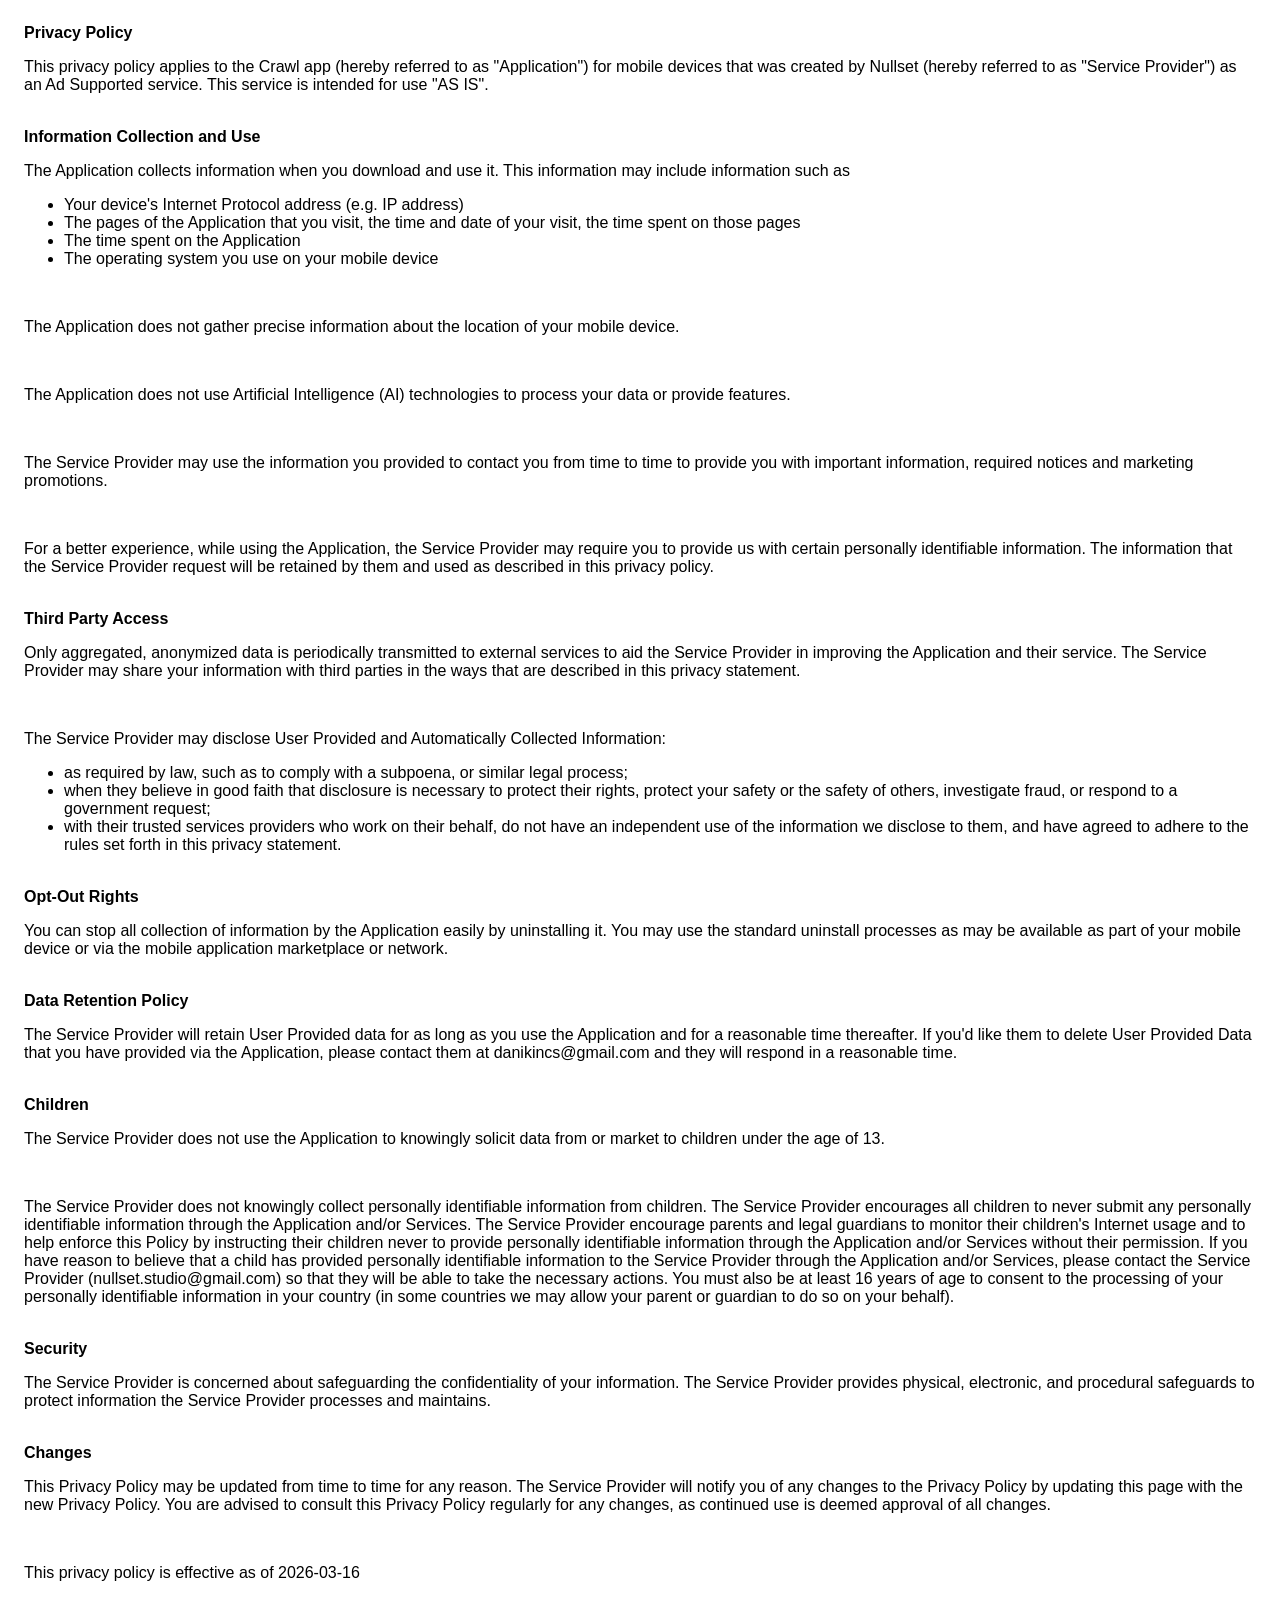
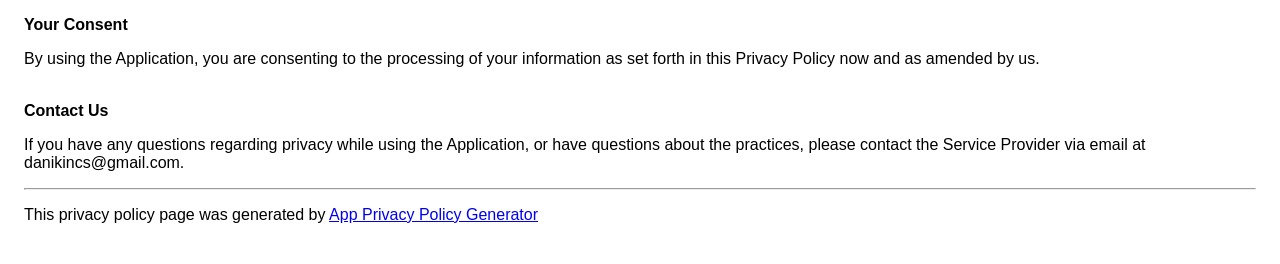
==== index.html @ 48b790d7 "Create index.html" ====
<!DOCTYPE html> <html> <head> <meta charset='utf-8'> <meta name='viewport' content='width=device-width'> <title>Privacy Policy</title> <style> body { font-family: 'Helvetica Neue', Helvetica, Arial, sans-serif; padding:1em; } </style> </head> <body> <strong>Privacy Policy</strong><p>This privacy policy applies to the Crawl app (hereby referred to as "Application") for mobile devices that was created by Nullset (hereby referred to as "Service Provider") as an Ad Supported service. This service is intended for use "AS IS".</p><br><strong>Information Collection and Use</strong><p>The Application collects information when you download and use it. This information may include information such as </p><ul><li>Your device's Internet Protocol address (e.g. IP address)</li><li>The pages of the Application that you visit, the time and date of your visit, the time spent on those pages</li><li>The time spent on the Application</li><li>The operating system you use on your mobile device</li></ul><p></p><br><p>The Application does not gather precise information about the location of your mobile device.</p><!----><br><p>The Application does not use Artificial Intelligence (AI) technologies to process your data or provide features.</p><br><p>The Service Provider may use the information you provided to contact you from time to time to provide you with important information, required notices and marketing promotions.</p><br><p>For a better experience, while using the Application, the Service Provider may require you to provide us with certain personally identifiable information. The information that the Service Provider request will be retained by them and used as described in this privacy policy.</p><br><strong>Third Party Access</strong><p>Only aggregated, anonymized data is periodically transmitted to external services to aid the Service Provider in improving the Application and their service. The Service Provider may share your information with third parties in the ways that are described in this privacy statement.</p><!----><br><p>The Service Provider may disclose User Provided and Automatically Collected Information:</p><ul><li>as required by law, such as to comply with a subpoena, or similar legal process;</li><li>when they believe in good faith that disclosure is necessary to protect their rights, protect your safety or the safety of others, investigate fraud, or respond to a government request;</li><li>with their trusted services providers who work on their behalf, do not have an independent use of the information we disclose to them, and have agreed to adhere to the rules set forth in this privacy statement.</li></ul><p></p><br><strong>Opt-Out Rights</strong><p>You can stop all collection of information by the Application easily by uninstalling it. You may use the standard uninstall processes as may be available as part of your mobile device or via the mobile application marketplace or network.</p><br><strong>Data Retention Policy</strong><p>The Service Provider will retain User Provided data for as long as you use the Application and for a reasonable time thereafter. If you'd like them to delete User Provided Data that you have provided via the Application, please contact them at danikincs@gmail.com and they will respond in a reasonable time.</p><br><strong>Children</strong><p>The Service Provider does not use the Application to knowingly solicit data from or market to children under the age of 13.</p><div><br><p>The Service Provider does not knowingly collect personally identifiable information from children. The Service Provider encourages all children to never submit any personally identifiable information through the Application and/or Services. The Service Provider encourage parents and legal guardians to monitor their children's Internet usage and to help enforce this Policy by instructing their children never to provide personally identifiable information through the Application and/or Services without their permission. If you have reason to believe that a child has provided personally identifiable information to the Service Provider through the Application and/or Services, please contact the Service Provider <span>(nullset.studio@gmail.com)</span> so that they will be able to take the necessary actions. You must also be at least 16 years of age to consent to the processing of your personally identifiable information in your country (in some countries we may allow your parent or guardian to do so on your behalf).</p></div><br><strong>Security</strong><p>The Service Provider is concerned about safeguarding the confidentiality of your information. The Service Provider provides physical, electronic, and procedural safeguards to protect information the Service Provider processes and maintains.</p><br><strong>Changes</strong><p>This Privacy Policy may be updated from time to time for any reason. The Service Provider will notify you of any changes to the Privacy Policy by updating this page with the new Privacy Policy. You are advised to consult this Privacy Policy regularly for any changes, as continued use is deemed approval of all changes.</p><br><p>This privacy policy is effective as of 2026-03-16</p><br><strong>Your Consent</strong><p>By using the Application, you are consenting to the processing of your information as set forth in this Privacy Policy now and as amended by us.</p><br><strong>Contact Us</strong><p>If you have any questions regarding privacy while using the Application, or have questions about the practices, please contact the Service Provider via email at danikincs@gmail.com.</p><hr><p>This privacy policy page was generated by <a href="https://app-privacy-policy-generator.nisrulz.com/" target="_blank" rel="noopener noreferrer">App Privacy Policy Generator</a></p> </body> </html>
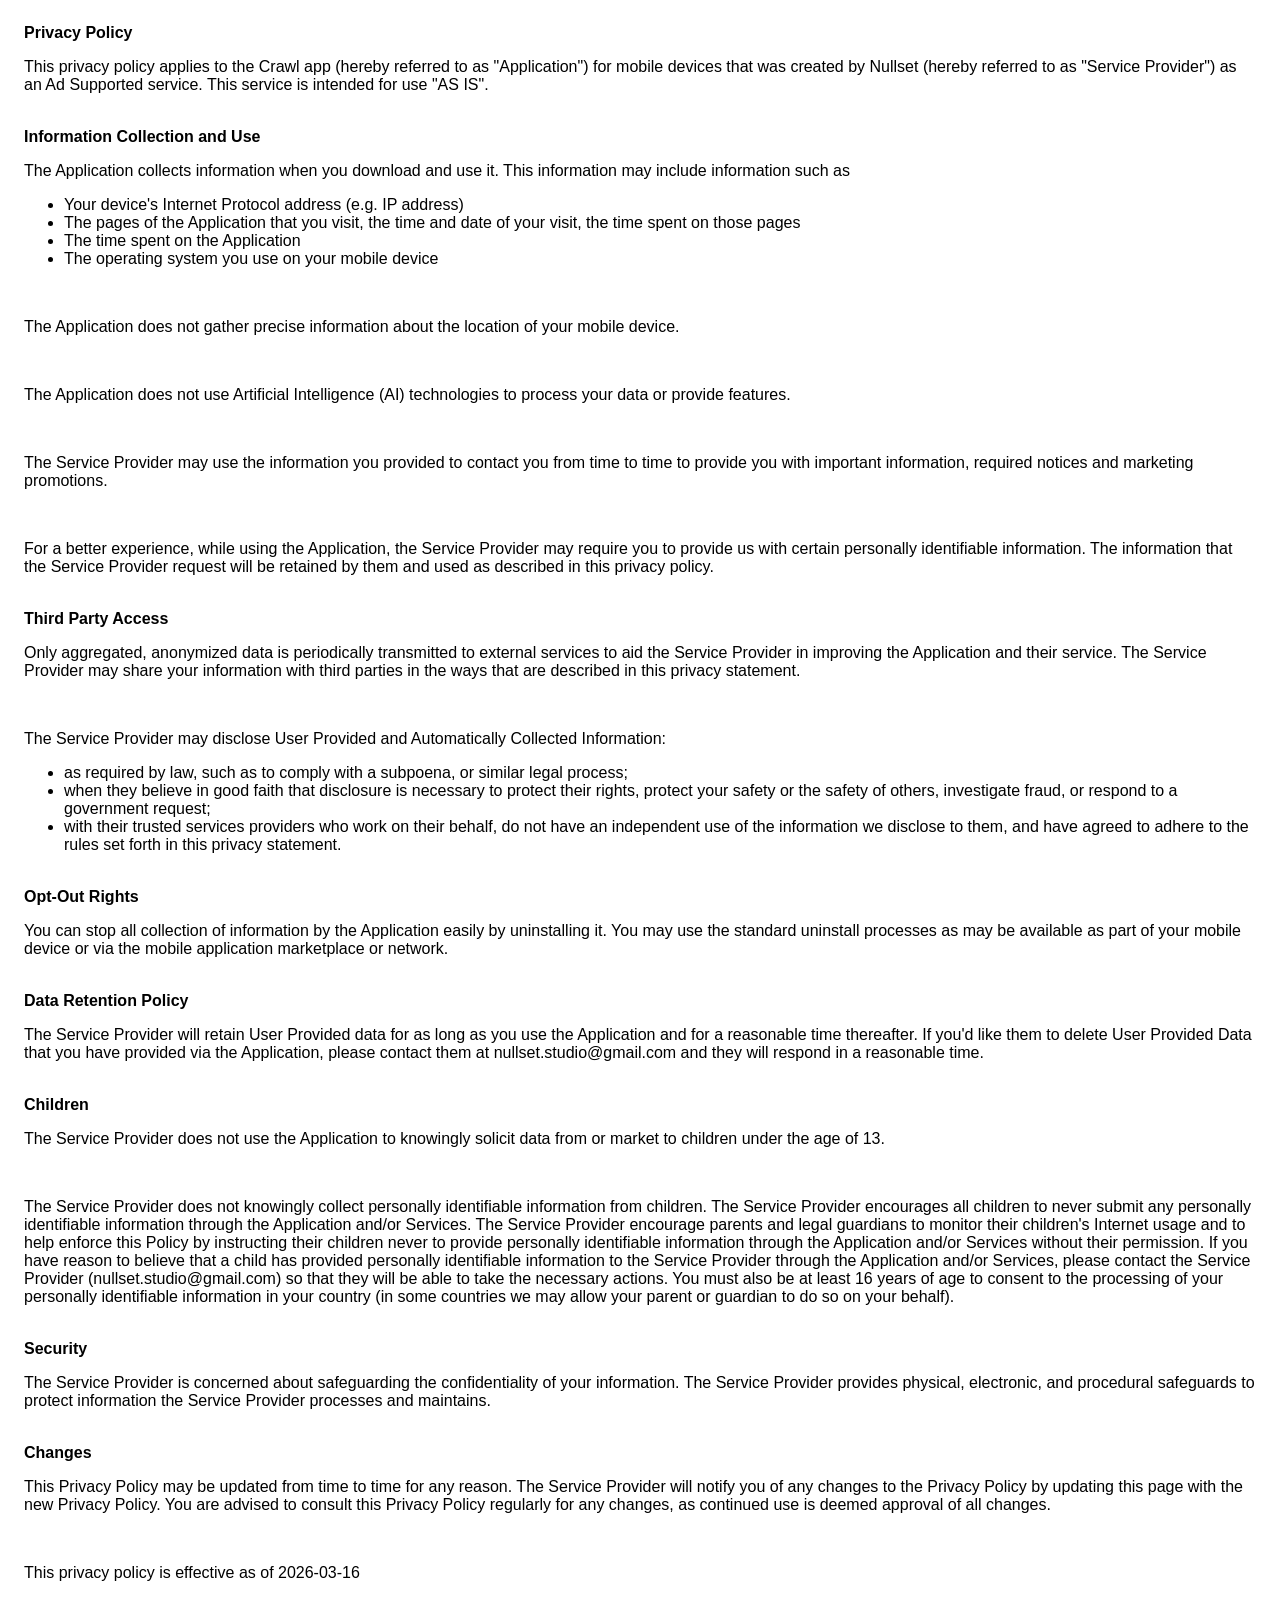
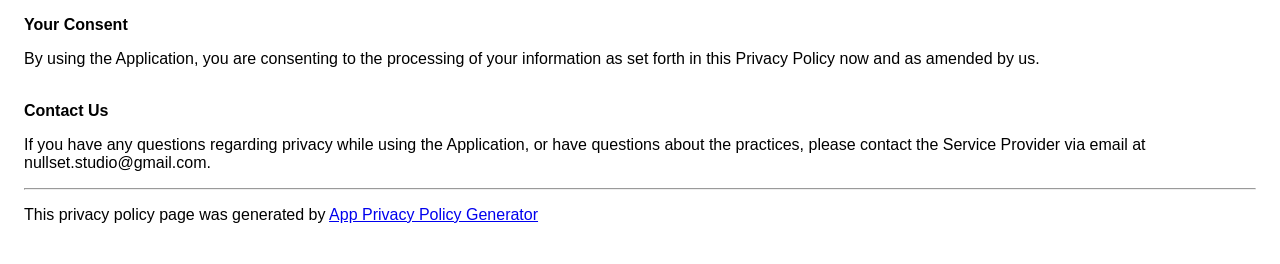
==== commit dc826176: "Update index.html" ====
--- a/index.html
+++ b/index.html
@@ -1 +1 @@
-<!DOCTYPE html> <html> <head> <meta charset='utf-8'> <meta name='viewport' content='width=device-width'> <title>Privacy Policy</title> <style> body { font-family: 'Helvetica Neue', Helvetica, Arial, sans-serif; padding:1em; } </style> </head> <body> <strong>Privacy Policy</strong><p>This privacy policy applies to the Crawl app (hereby referred to as "Application") for mobile devices that was created by Nullset (hereby referred to as "Service Provider") as an Ad Supported service. This service is intended for use "AS IS".</p><br><strong>Information Collection and Use</strong><p>The Application collects information when you download and use it. This information may include information such as </p><ul><li>Your device's Internet Protocol address (e.g. IP address)</li><li>The pages of the Application that you visit, the time and date of your visit, the time spent on those pages</li><li>The time spent on the Application</li><li>The operating system you use on your mobile device</li></ul><p></p><br><p>The Application does not gather precise information about the location of your mobile device.</p><!----><br><p>The Application does not use Artificial Intelligence (AI) technologies to process your data or provide features.</p><br><p>The Service Provider may use the information you provided to contact you from time to time to provide you with important information, required notices and marketing promotions.</p><br><p>For a better experience, while using the Application, the Service Provider may require you to provide us with certain personally identifiable information. The information that the Service Provider request will be retained by them and used as described in this privacy policy.</p><br><strong>Third Party Access</strong><p>Only aggregated, anonymized data is periodically transmitted to external services to aid the Service Provider in improving the Application and their service. The Service Provider may share your information with third parties in the ways that are described in this privacy statement.</p><!----><br><p>The Service Provider may disclose User Provided and Automatically Collected Information:</p><ul><li>as required by law, such as to comply with a subpoena, or similar legal process;</li><li>when they believe in good faith that disclosure is necessary to protect their rights, protect your safety or the safety of others, investigate fraud, or respond to a government request;</li><li>with their trusted services providers who work on their behalf, do not have an independent use of the information we disclose to them, and have agreed to adhere to the rules set forth in this privacy statement.</li></ul><p></p><br><strong>Opt-Out Rights</strong><p>You can stop all collection of information by the Application easily by uninstalling it. You may use the standard uninstall processes as may be available as part of your mobile device or via the mobile application marketplace or network.</p><br><strong>Data Retention Policy</strong><p>The Service Provider will retain User Provided data for as long as you use the Application and for a reasonable time thereafter. If you'd like them to delete User Provided Data that you have provided via the Application, please contact them at danikincs@gmail.com and they will respond in a reasonable time.</p><br><strong>Children</strong><p>The Service Provider does not use the Application to knowingly solicit data from or market to children under the age of 13.</p><div><br><p>The Service Provider does not knowingly collect personally identifiable information from children. The Service Provider encourages all children to never submit any personally identifiable information through the Application and/or Services. The Service Provider encourage parents and legal guardians to monitor their children's Internet usage and to help enforce this Policy by instructing their children never to provide personally identifiable information through the Application and/or Services without their permission. If you have reason to believe that a child has provided personally identifiable information to the Service Provider through the Application and/or Services, please contact the Service Provider <span>(nullset.studio@gmail.com)</span> so that they will be able to take the necessary actions. You must also be at least 16 years of age to consent to the processing of your personally identifiable information in your country (in some countries we may allow your parent or guardian to do so on your behalf).</p></div><br><strong>Security</strong><p>The Service Provider is concerned about safeguarding the confidentiality of your information. The Service Provider provides physical, electronic, and procedural safeguards to protect information the Service Provider processes and maintains.</p><br><strong>Changes</strong><p>This Privacy Policy may be updated from time to time for any reason. The Service Provider will notify you of any changes to the Privacy Policy by updating this page with the new Privacy Policy. You are advised to consult this Privacy Policy regularly for any changes, as continued use is deemed approval of all changes.</p><br><p>This privacy policy is effective as of 2026-03-16</p><br><strong>Your Consent</strong><p>By using the Application, you are consenting to the processing of your information as set forth in this Privacy Policy now and as amended by us.</p><br><strong>Contact Us</strong><p>If you have any questions regarding privacy while using the Application, or have questions about the practices, please contact the Service Provider via email at danikincs@gmail.com.</p><hr><p>This privacy policy page was generated by <a href="https://app-privacy-policy-generator.nisrulz.com/" target="_blank" rel="noopener noreferrer">App Privacy Policy Generator</a></p> </body> </html>
+<!DOCTYPE html> <html> <head> <meta charset='utf-8'> <meta name='viewport' content='width=device-width'> <title>Privacy Policy</title> <style> body { font-family: 'Helvetica Neue', Helvetica, Arial, sans-serif; padding:1em; } </style> </head> <body> <strong>Privacy Policy</strong><p>This privacy policy applies to the Crawl app (hereby referred to as "Application") for mobile devices that was created by Nullset (hereby referred to as "Service Provider") as an Ad Supported service. This service is intended for use "AS IS".</p><br><strong>Information Collection and Use</strong><p>The Application collects information when you download and use it. This information may include information such as </p><ul><li>Your device's Internet Protocol address (e.g. IP address)</li><li>The pages of the Application that you visit, the time and date of your visit, the time spent on those pages</li><li>The time spent on the Application</li><li>The operating system you use on your mobile device</li></ul><p></p><br><p>The Application does not gather precise information about the location of your mobile device.</p><!----><br><p>The Application does not use Artificial Intelligence (AI) technologies to process your data or provide features.</p><br><p>The Service Provider may use the information you provided to contact you from time to time to provide you with important information, required notices and marketing promotions.</p><br><p>For a better experience, while using the Application, the Service Provider may require you to provide us with certain personally identifiable information. The information that the Service Provider request will be retained by them and used as described in this privacy policy.</p><br><strong>Third Party Access</strong><p>Only aggregated, anonymized data is periodically transmitted to external services to aid the Service Provider in improving the Application and their service. The Service Provider may share your information with third parties in the ways that are described in this privacy statement.</p><!----><br><p>The Service Provider may disclose User Provided and Automatically Collected Information:</p><ul><li>as required by law, such as to comply with a subpoena, or similar legal process;</li><li>when they believe in good faith that disclosure is necessary to protect their rights, protect your safety or the safety of others, investigate fraud, or respond to a government request;</li><li>with their trusted services providers who work on their behalf, do not have an independent use of the information we disclose to them, and have agreed to adhere to the rules set forth in this privacy statement.</li></ul><p></p><br><strong>Opt-Out Rights</strong><p>You can stop all collection of information by the Application easily by uninstalling it. You may use the standard uninstall processes as may be available as part of your mobile device or via the mobile application marketplace or network.</p><br><strong>Data Retention Policy</strong><p>The Service Provider will retain User Provided data for as long as you use the Application and for a reasonable time thereafter. If you'd like them to delete User Provided Data that you have provided via the Application, please contact them at nullset.studio@gmail.com and they will respond in a reasonable time.</p><br><strong>Children</strong><p>The Service Provider does not use the Application to knowingly solicit data from or market to children under the age of 13.</p><div><br><p>The Service Provider does not knowingly collect personally identifiable information from children. The Service Provider encourages all children to never submit any personally identifiable information through the Application and/or Services. The Service Provider encourage parents and legal guardians to monitor their children's Internet usage and to help enforce this Policy by instructing their children never to provide personally identifiable information through the Application and/or Services without their permission. If you have reason to believe that a child has provided personally identifiable information to the Service Provider through the Application and/or Services, please contact the Service Provider <span>(nullset.studio@gmail.com)</span> so that they will be able to take the necessary actions. You must also be at least 16 years of age to consent to the processing of your personally identifiable information in your country (in some countries we may allow your parent or guardian to do so on your behalf).</p></div><br><strong>Security</strong><p>The Service Provider is concerned about safeguarding the confidentiality of your information. The Service Provider provides physical, electronic, and procedural safeguards to protect information the Service Provider processes and maintains.</p><br><strong>Changes</strong><p>This Privacy Policy may be updated from time to time for any reason. The Service Provider will notify you of any changes to the Privacy Policy by updating this page with the new Privacy Policy. You are advised to consult this Privacy Policy regularly for any changes, as continued use is deemed approval of all changes.</p><br><p>This privacy policy is effective as of 2026-03-16</p><br><strong>Your Consent</strong><p>By using the Application, you are consenting to the processing of your information as set forth in this Privacy Policy now and as amended by us.</p><br><strong>Contact Us</strong><p>If you have any questions regarding privacy while using the Application, or have questions about the practices, please contact the Service Provider via email at nullset.studio@gmail.com.</p><hr><p>This privacy policy page was generated by <a href="https://app-privacy-policy-generator.nisrulz.com/" target="_blank" rel="noopener noreferrer">App Privacy Policy Generator</a></p> </body> </html>
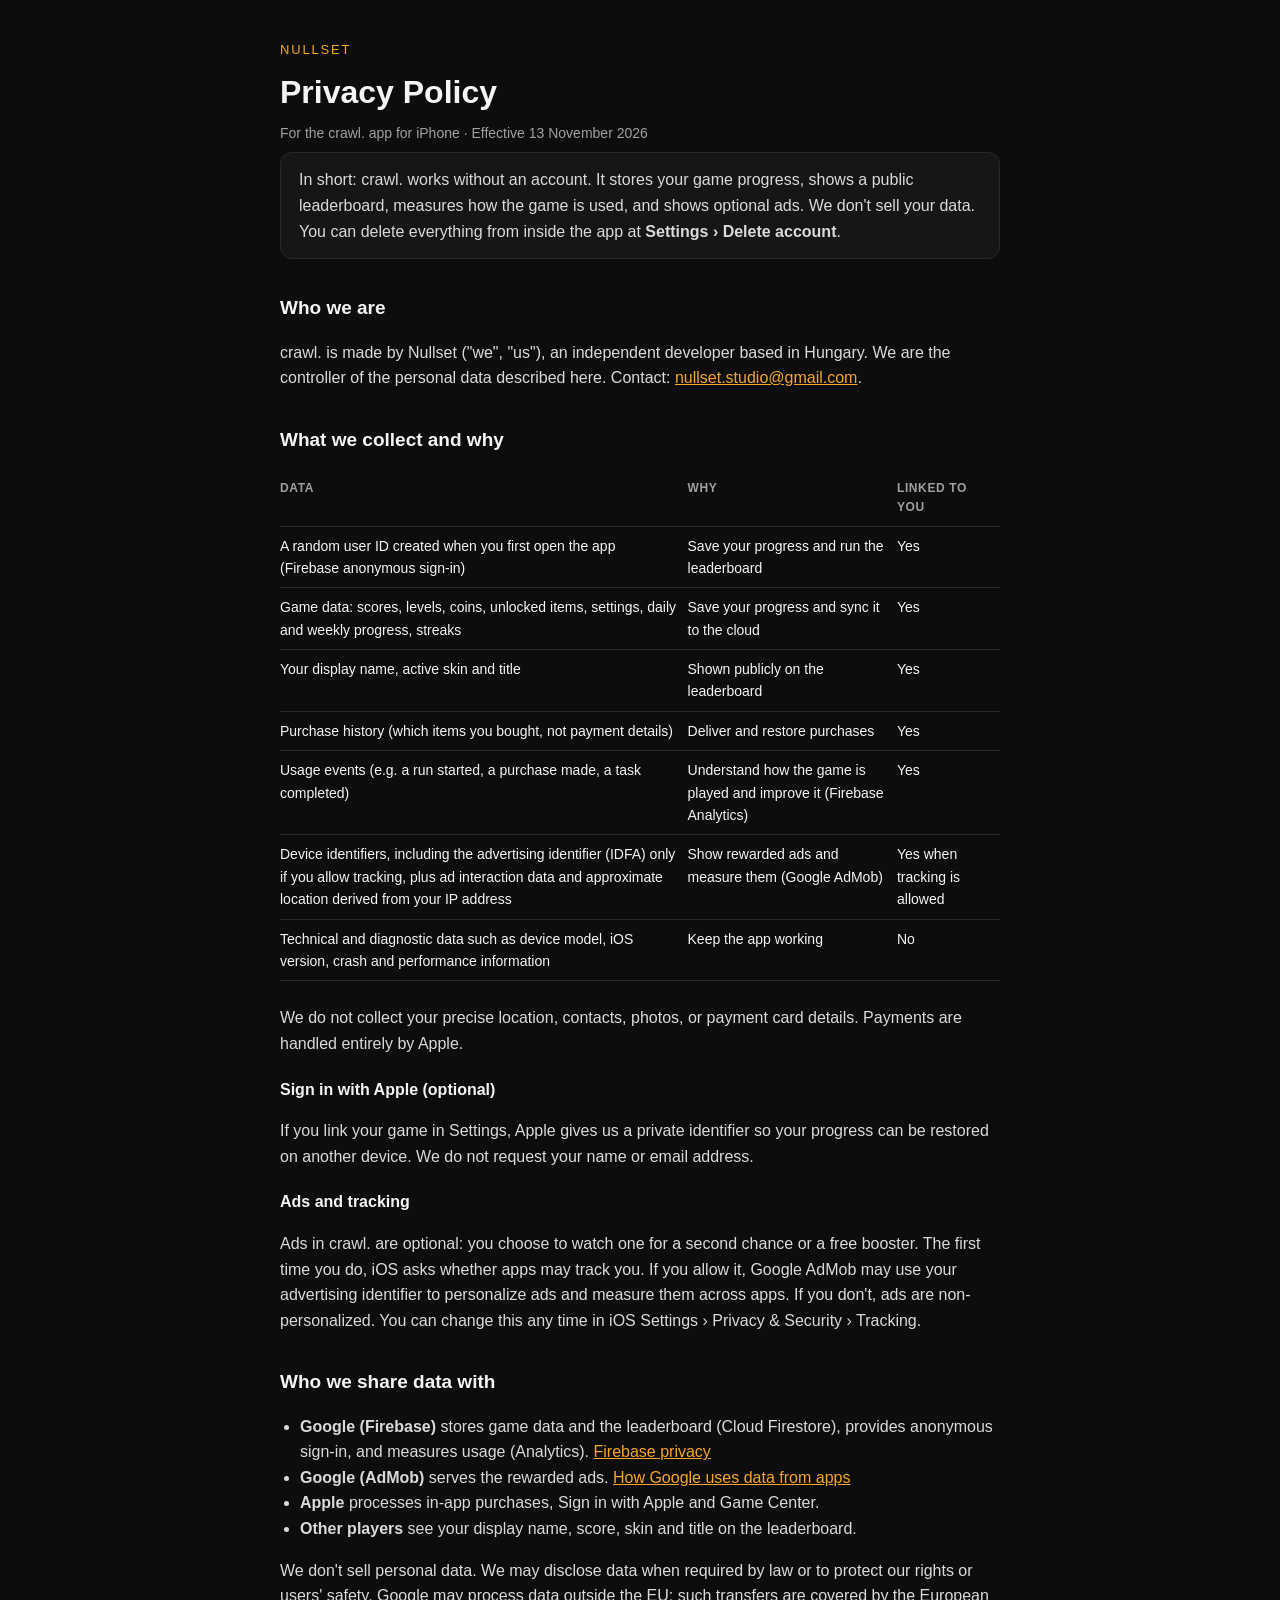
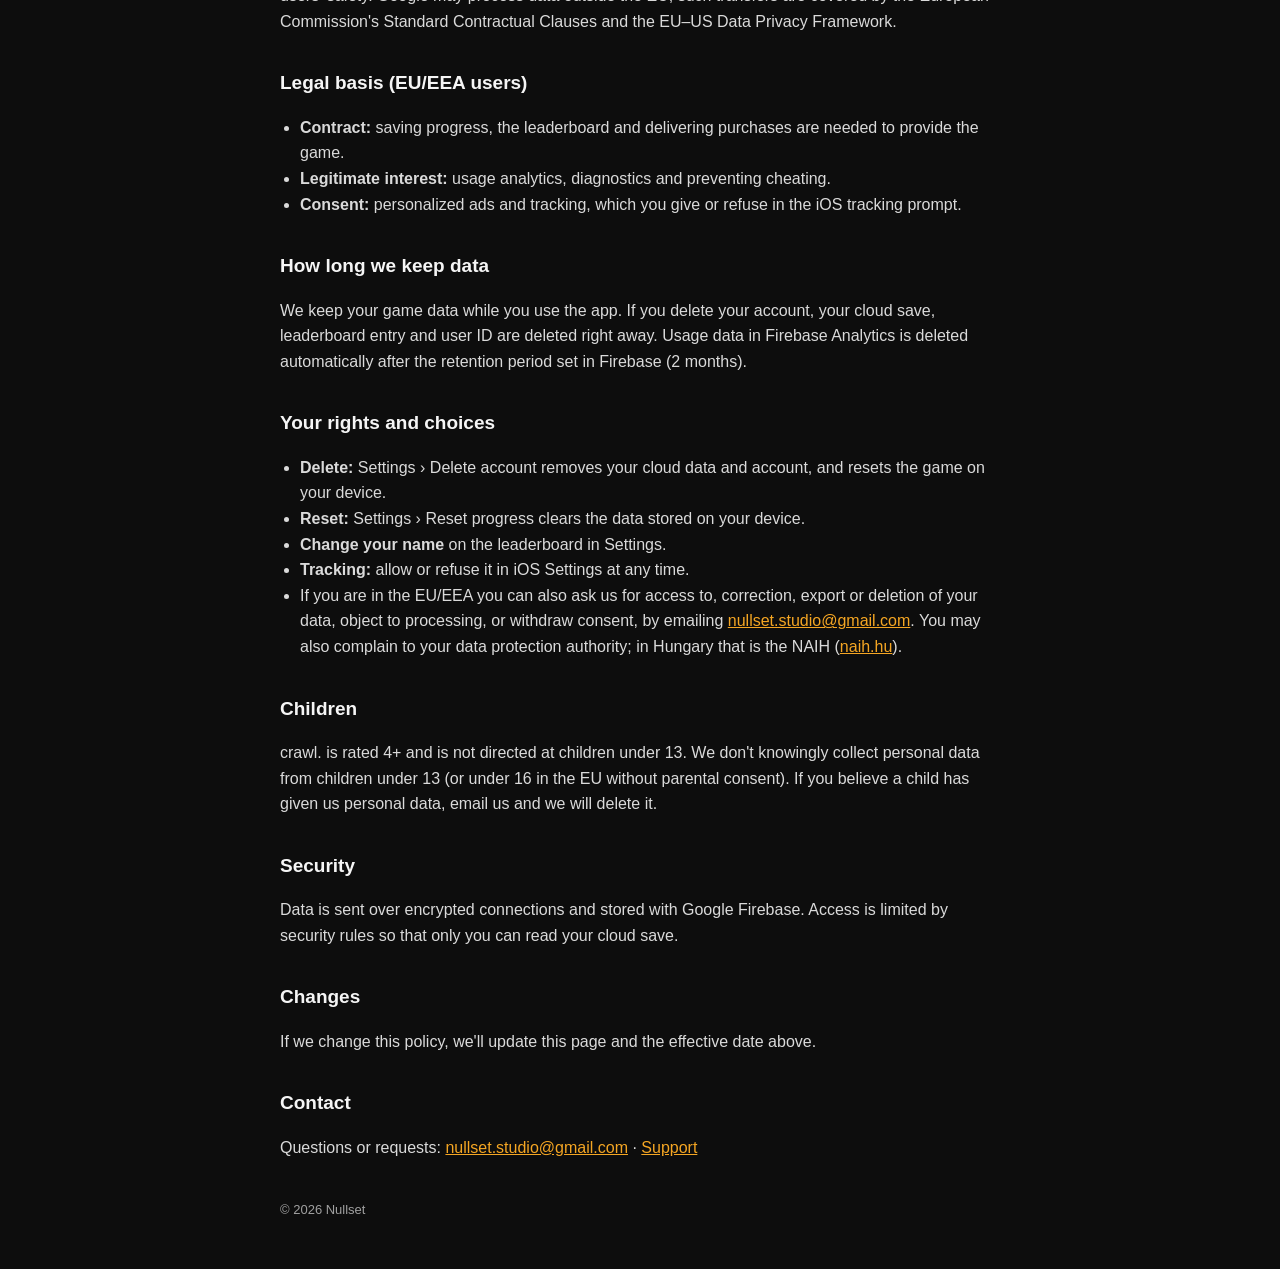
==== commit d7da6de3: "Rewrite privacy policy to match the app; add /privacy/ Names Firebase, AdMob and Sign in with Apple," ====
--- a/index.html
+++ b/index.html
@@ -1 +1,109 @@
-<!DOCTYPE html> <html> <head> <meta charset='utf-8'> <meta name='viewport' content='width=device-width'> <title>Privacy Policy</title> <style> body { font-family: 'Helvetica Neue', Helvetica, Arial, sans-serif; padding:1em; } </style> </head> <body> <strong>Privacy Policy</strong><p>This privacy policy applies to the Crawl app (hereby referred to as "Application") for mobile devices that was created by Nullset (hereby referred to as "Service Provider") as an Ad Supported service. This service is intended for use "AS IS".</p><br><strong>Information Collection and Use</strong><p>The Application collects information when you download and use it. This information may include information such as </p><ul><li>Your device's Internet Protocol address (e.g. IP address)</li><li>The pages of the Application that you visit, the time and date of your visit, the time spent on those pages</li><li>The time spent on the Application</li><li>The operating system you use on your mobile device</li></ul><p></p><br><p>The Application does not gather precise information about the location of your mobile device.</p><!----><br><p>The Application does not use Artificial Intelligence (AI) technologies to process your data or provide features.</p><br><p>The Service Provider may use the information you provided to contact you from time to time to provide you with important information, required notices and marketing promotions.</p><br><p>For a better experience, while using the Application, the Service Provider may require you to provide us with certain personally identifiable information. The information that the Service Provider request will be retained by them and used as described in this privacy policy.</p><br><strong>Third Party Access</strong><p>Only aggregated, anonymized data is periodically transmitted to external services to aid the Service Provider in improving the Application and their service. The Service Provider may share your information with third parties in the ways that are described in this privacy statement.</p><!----><br><p>The Service Provider may disclose User Provided and Automatically Collected Information:</p><ul><li>as required by law, such as to comply with a subpoena, or similar legal process;</li><li>when they believe in good faith that disclosure is necessary to protect their rights, protect your safety or the safety of others, investigate fraud, or respond to a government request;</li><li>with their trusted services providers who work on their behalf, do not have an independent use of the information we disclose to them, and have agreed to adhere to the rules set forth in this privacy statement.</li></ul><p></p><br><strong>Opt-Out Rights</strong><p>You can stop all collection of information by the Application easily by uninstalling it. You may use the standard uninstall processes as may be available as part of your mobile device or via the mobile application marketplace or network.</p><br><strong>Data Retention Policy</strong><p>The Service Provider will retain User Provided data for as long as you use the Application and for a reasonable time thereafter. If you'd like them to delete User Provided Data that you have provided via the Application, please contact them at nullset.studio@gmail.com and they will respond in a reasonable time.</p><br><strong>Children</strong><p>The Service Provider does not use the Application to knowingly solicit data from or market to children under the age of 13.</p><div><br><p>The Service Provider does not knowingly collect personally identifiable information from children. The Service Provider encourages all children to never submit any personally identifiable information through the Application and/or Services. The Service Provider encourage parents and legal guardians to monitor their children's Internet usage and to help enforce this Policy by instructing their children never to provide personally identifiable information through the Application and/or Services without their permission. If you have reason to believe that a child has provided personally identifiable information to the Service Provider through the Application and/or Services, please contact the Service Provider <span>(nullset.studio@gmail.com)</span> so that they will be able to take the necessary actions. You must also be at least 16 years of age to consent to the processing of your personally identifiable information in your country (in some countries we may allow your parent or guardian to do so on your behalf).</p></div><br><strong>Security</strong><p>The Service Provider is concerned about safeguarding the confidentiality of your information. The Service Provider provides physical, electronic, and procedural safeguards to protect information the Service Provider processes and maintains.</p><br><strong>Changes</strong><p>This Privacy Policy may be updated from time to time for any reason. The Service Provider will notify you of any changes to the Privacy Policy by updating this page with the new Privacy Policy. You are advised to consult this Privacy Policy regularly for any changes, as continued use is deemed approval of all changes.</p><br><p>This privacy policy is effective as of 2026-03-16</p><br><strong>Your Consent</strong><p>By using the Application, you are consenting to the processing of your information as set forth in this Privacy Policy now and as amended by us.</p><br><strong>Contact Us</strong><p>If you have any questions regarding privacy while using the Application, or have questions about the practices, please contact the Service Provider via email at nullset.studio@gmail.com.</p><hr><p>This privacy policy page was generated by <a href="https://app-privacy-policy-generator.nisrulz.com/" target="_blank" rel="noopener noreferrer">App Privacy Policy Generator</a></p> </body> </html>
+<!DOCTYPE html>
+<html lang="en">
+<head>
+<meta charset="utf-8">
+<meta name="viewport" content="width=device-width, initial-scale=1">
+<title>crawl. Privacy Policy</title>
+<meta name="description" content="How crawl., the snake game by Nullset, collects and uses data.">
+<style>
+  :root { --bg: #0D0D0D; --surface: #161616; --line: #2A2A2A; --ink: #F5F5F5; --muted: #A0A0A0; --amber: #F5A623; color-scheme: dark; }
+  * { box-sizing: border-box; }
+  body { margin: 0; background: var(--bg); color: var(--ink); font-family: -apple-system, BlinkMacSystemFont, "Helvetica Neue", Helvetica, Arial, sans-serif; line-height: 1.6; padding: 0 max(16px, env(safe-area-inset-left)) 48px max(16px, env(safe-area-inset-right)); }
+  main { max-width: 720px; margin: 0 auto; }
+  header { padding: 40px 0 8px; }
+  .brand { color: var(--amber); font-size: 13px; letter-spacing: .14em; text-transform: uppercase; }
+  h1 { font-size: 32px; margin: 6px 0 4px; font-weight: 600; }
+  .meta { color: var(--muted); font-size: 14px; margin: 0; }
+  h2 { font-size: 19px; margin: 34px 0 8px; }
+  h3 { font-size: 16px; margin: 20px 0 6px; }
+  p, li { color: #DADADA; }
+  ul { padding-left: 20px; }
+  table { width: 100%; border-collapse: collapse; font-size: 14px; margin: 8px 0; }
+  th, td { text-align: left; padding: 8px 10px 8px 0; border-bottom: 1px solid var(--line); vertical-align: top; }
+  th { color: var(--muted); font-weight: 600; font-size: 12px; text-transform: uppercase; letter-spacing: .05em; }
+  .tablewrap { overflow-x: auto; }
+  .box { background: var(--surface); border: 1px solid var(--line); border-radius: 12px; padding: 14px 18px; }
+  a { color: var(--amber); }
+  footer { color: var(--muted); font-size: 13px; margin-top: 40px; }
+</style>
+</head>
+<body>
+<main>
+  <header>
+    <div class="brand">Nullset</div>
+    <h1>Privacy Policy</h1>
+    <p class="meta">For the crawl. app for iPhone · Effective 13 November 2026</p>
+  </header>
+
+  <div class="box">
+    <p style="margin:0">In short: crawl. works without an account. It stores your game progress, shows a public leaderboard, measures how the game is used, and shows optional ads. We don't sell your data. You can delete everything from inside the app at <b>Settings › Delete account</b>.</p>
+  </div>
+
+  <h2>Who we are</h2>
+  <p>crawl. is made by Nullset ("we", "us"), an independent developer based in Hungary. We are the controller of the personal data described here. Contact: <a href="mailto:nullset.studio@gmail.com">nullset.studio@gmail.com</a>.</p>
+
+  <h2>What we collect and why</h2>
+  <div class="tablewrap">
+  <table>
+    <tr><th>Data</th><th>Why</th><th>Linked to you</th></tr>
+    <tr><td>A random user ID created when you first open the app (Firebase anonymous sign-in)</td><td>Save your progress and run the leaderboard</td><td>Yes</td></tr>
+    <tr><td>Game data: scores, levels, coins, unlocked items, settings, daily and weekly progress, streaks</td><td>Save your progress and sync it to the cloud</td><td>Yes</td></tr>
+    <tr><td>Your display name, active skin and title</td><td>Shown publicly on the leaderboard</td><td>Yes</td></tr>
+    <tr><td>Purchase history (which items you bought, not payment details)</td><td>Deliver and restore purchases</td><td>Yes</td></tr>
+    <tr><td>Usage events (e.g. a run started, a purchase made, a task completed)</td><td>Understand how the game is played and improve it (Firebase Analytics)</td><td>Yes</td></tr>
+    <tr><td>Device identifiers, including the advertising identifier (IDFA) only if you allow tracking, plus ad interaction data and approximate location derived from your IP address</td><td>Show rewarded ads and measure them (Google AdMob)</td><td>Yes when tracking is allowed</td></tr>
+    <tr><td>Technical and diagnostic data such as device model, iOS version, crash and performance information</td><td>Keep the app working</td><td>No</td></tr>
+  </table>
+  </div>
+  <p>We do not collect your precise location, contacts, photos, or payment card details. Payments are handled entirely by Apple.</p>
+
+  <h3>Sign in with Apple (optional)</h3>
+  <p>If you link your game in Settings, Apple gives us a private identifier so your progress can be restored on another device. We do not request your name or email address.</p>
+
+  <h3>Ads and tracking</h3>
+  <p>Ads in crawl. are optional: you choose to watch one for a second chance or a free booster. The first time you do, iOS asks whether apps may track you. If you allow it, Google AdMob may use your advertising identifier to personalize ads and measure them across apps. If you don't, ads are non-personalized. You can change this any time in iOS Settings › Privacy & Security › Tracking.</p>
+
+  <h2>Who we share data with</h2>
+  <ul>
+    <li><b>Google (Firebase)</b> stores game data and the leaderboard (Cloud Firestore), provides anonymous sign-in, and measures usage (Analytics). <a href="https://firebase.google.com/support/privacy" target="_blank" rel="noopener">Firebase privacy</a></li>
+    <li><b>Google (AdMob)</b> serves the rewarded ads. <a href="https://policies.google.com/technologies/partner-sites" target="_blank" rel="noopener">How Google uses data from apps</a></li>
+    <li><b>Apple</b> processes in-app purchases, Sign in with Apple and Game Center.</li>
+    <li><b>Other players</b> see your display name, score, skin and title on the leaderboard.</li>
+  </ul>
+  <p>We don't sell personal data. We may disclose data when required by law or to protect our rights or users' safety. Google may process data outside the EU; such transfers are covered by the European Commission's Standard Contractual Clauses and the EU–US Data Privacy Framework.</p>
+
+  <h2>Legal basis (EU/EEA users)</h2>
+  <ul>
+    <li><b>Contract:</b> saving progress, the leaderboard and delivering purchases are needed to provide the game.</li>
+    <li><b>Legitimate interest:</b> usage analytics, diagnostics and preventing cheating.</li>
+    <li><b>Consent:</b> personalized ads and tracking, which you give or refuse in the iOS tracking prompt.</li>
+  </ul>
+
+  <h2>How long we keep data</h2>
+  <p>We keep your game data while you use the app. If you delete your account, your cloud save, leaderboard entry and user ID are deleted right away. Usage data in Firebase Analytics is deleted automatically after the retention period set in Firebase (2 months).</p>
+
+  <h2>Your rights and choices</h2>
+  <ul>
+    <li><b>Delete:</b> Settings › Delete account removes your cloud data and account, and resets the game on your device.</li>
+    <li><b>Reset:</b> Settings › Reset progress clears the data stored on your device.</li>
+    <li><b>Change your name</b> on the leaderboard in Settings.</li>
+    <li><b>Tracking:</b> allow or refuse it in iOS Settings at any time.</li>
+    <li>If you are in the EU/EEA you can also ask us for access to, correction, export or deletion of your data, object to processing, or withdraw consent, by emailing <a href="mailto:nullset.studio@gmail.com">nullset.studio@gmail.com</a>. You may also complain to your data protection authority; in Hungary that is the NAIH (<a href="https://naih.hu" target="_blank" rel="noopener">naih.hu</a>).</li>
+  </ul>
+
+  <h2>Children</h2>
+  <p>crawl. is rated 4+ and is not directed at children under 13. We don't knowingly collect personal data from children under 13 (or under 16 in the EU without parental consent). If you believe a child has given us personal data, email us and we will delete it.</p>
+
+  <h2>Security</h2>
+  <p>Data is sent over encrypted connections and stored with Google Firebase. Access is limited by security rules so that only you can read your cloud save.</p>
+
+  <h2>Changes</h2>
+  <p>If we change this policy, we'll update this page and the effective date above.</p>
+
+  <h2>Contact</h2>
+  <p>Questions or requests: <a href="mailto:nullset.studio@gmail.com">nullset.studio@gmail.com</a> · <a href="support/">Support</a></p>
+
+  <footer>© 2026 Nullset</footer>
+</main>
+</body>
+</html>
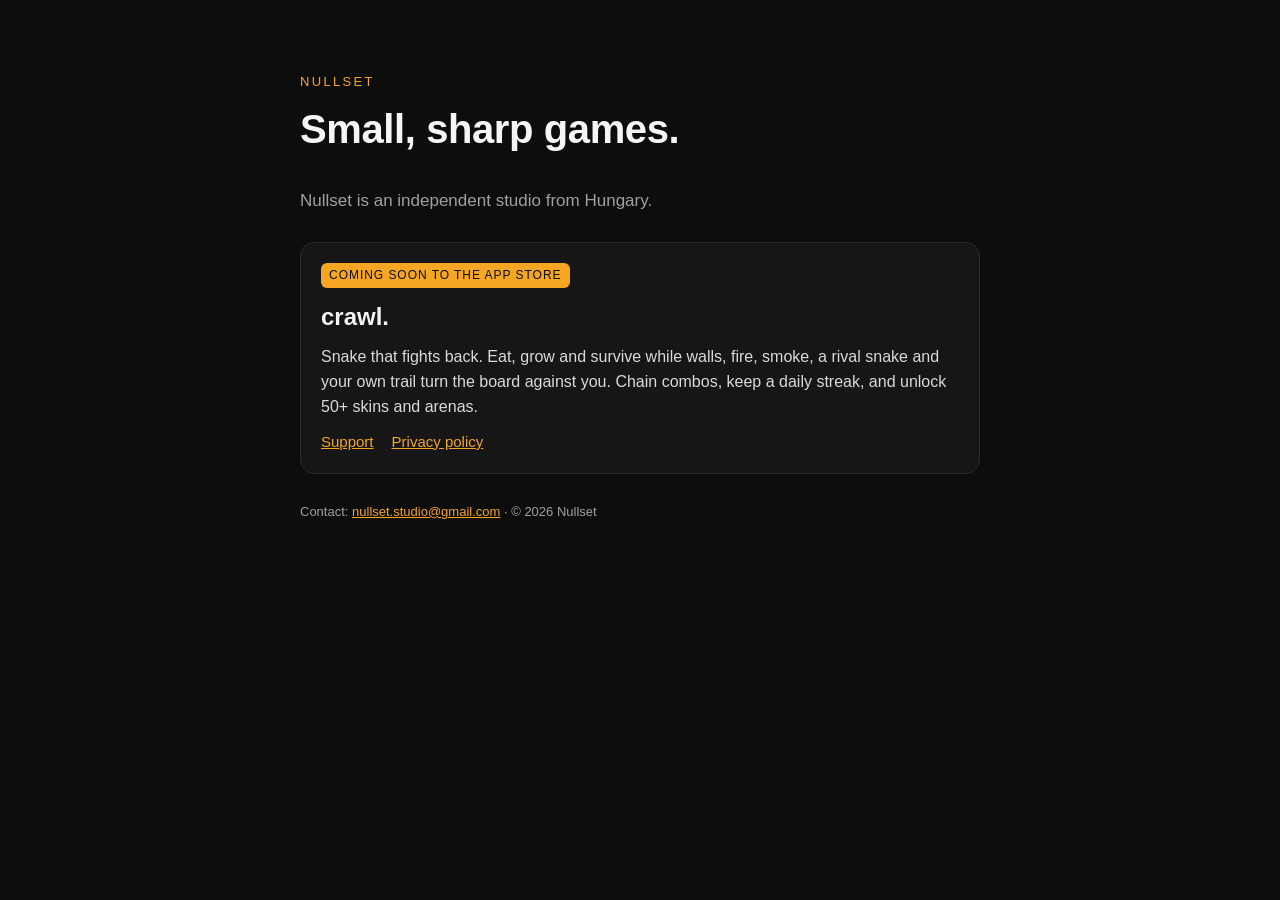
==== commit 4324bb84: "Add Nullset landing page; root no longer serves the privacy policy Privacy policy lives at /privacy/" ====
--- a/index.html
+++ b/index.html
@@ -3,107 +3,44 @@
 <head>
 <meta charset="utf-8">
 <meta name="viewport" content="width=device-width, initial-scale=1">
-<title>crawl. Privacy Policy</title>
-<meta name="description" content="How crawl., the snake game by Nullset, collects and uses data.">
+<title>Nullset</title>
+<meta name="description" content="Nullset makes small, sharp games. Home of crawl., the snake game that fights back.">
 <style>
   :root { --bg: #0D0D0D; --surface: #161616; --line: #2A2A2A; --ink: #F5F5F5; --muted: #A0A0A0; --amber: #F5A623; color-scheme: dark; }
   * { box-sizing: border-box; }
-  body { margin: 0; background: var(--bg); color: var(--ink); font-family: -apple-system, BlinkMacSystemFont, "Helvetica Neue", Helvetica, Arial, sans-serif; line-height: 1.6; padding: 0 max(16px, env(safe-area-inset-left)) 48px max(16px, env(safe-area-inset-right)); }
-  main { max-width: 720px; margin: 0 auto; }
-  header { padding: 40px 0 8px; }
-  .brand { color: var(--amber); font-size: 13px; letter-spacing: .14em; text-transform: uppercase; }
-  h1 { font-size: 32px; margin: 6px 0 4px; font-weight: 600; }
-  .meta { color: var(--muted); font-size: 14px; margin: 0; }
-  h2 { font-size: 19px; margin: 34px 0 8px; }
-  h3 { font-size: 16px; margin: 20px 0 6px; }
-  p, li { color: #DADADA; }
-  ul { padding-left: 20px; }
-  table { width: 100%; border-collapse: collapse; font-size: 14px; margin: 8px 0; }
-  th, td { text-align: left; padding: 8px 10px 8px 0; border-bottom: 1px solid var(--line); vertical-align: top; }
-  th { color: var(--muted); font-weight: 600; font-size: 12px; text-transform: uppercase; letter-spacing: .05em; }
-  .tablewrap { overflow-x: auto; }
-  .box { background: var(--surface); border: 1px solid var(--line); border-radius: 12px; padding: 14px 18px; }
+  body { margin: 0; min-height: 100vh; background: var(--bg); color: var(--ink); font-family: -apple-system, BlinkMacSystemFont, "Helvetica Neue", Helvetica, Arial, sans-serif; line-height: 1.55; padding: 0 max(16px, env(safe-area-inset-left)) 48px max(16px, env(safe-area-inset-right)); }
+  main { max-width: 680px; margin: 0 auto; padding-top: 72px; display: flex; flex-direction: column; gap: 28px; }
+  .brand { color: var(--amber); font-size: 13px; letter-spacing: .18em; text-transform: uppercase; }
+  h1 { font-size: 40px; margin: 6px 0 0; font-weight: 600; letter-spacing: -.01em; }
+  .lead { color: var(--muted); margin: 0; font-size: 17px; }
+  .game { background: var(--surface); border: 1px solid var(--line); border-radius: 14px; padding: 20px; display: flex; flex-direction: column; gap: 10px; }
+  .game h2 { margin: 0; font-size: 24px; font-weight: 600; }
+  .game p { margin: 0; color: #DADADA; }
+  .soon { display: inline-block; font-size: 12px; letter-spacing: .08em; text-transform: uppercase; color: var(--bg); background: var(--amber); border-radius: 6px; padding: 3px 8px; align-self: flex-start; }
+  .links { display: flex; gap: 18px; flex-wrap: wrap; font-size: 15px; }
   a { color: var(--amber); }
-  footer { color: var(--muted); font-size: 13px; margin-top: 40px; }
+  footer { color: var(--muted); font-size: 13px; }
 </style>
 </head>
 <body>
 <main>
   <header>
     <div class="brand">Nullset</div>
-    <h1>Privacy Policy</h1>
-    <p class="meta">For the crawl. app for iPhone · Effective 13 November 2026</p>
+    <h1>Small, sharp games.</h1>
   </header>
+  <p class="lead">Nullset is an independent studio from Hungary.</p>
 
-  <div class="box">
-    <p style="margin:0">In short: crawl. works without an account. It stores your game progress, shows a public leaderboard, measures how the game is used, and shows optional ads. We don't sell your data. You can delete everything from inside the app at <b>Settings › Delete account</b>.</p>
-  </div>
+  <section class="game">
+    <span class="soon">Coming soon to the App Store</span>
+    <h2>crawl.</h2>
+    <p>Snake that fights back. Eat, grow and survive while walls, fire, smoke, a rival snake and your own trail turn the board against you. Chain combos, keep a daily streak, and unlock 50+ skins and arenas.</p>
+    <div class="links">
+      <a href="/support/">Support</a>
+      <a href="/privacy/">Privacy policy</a>
+    </div>
+  </section>
 
-  <h2>Who we are</h2>
-  <p>crawl. is made by Nullset ("we", "us"), an independent developer based in Hungary. We are the controller of the personal data described here. Contact: <a href="mailto:nullset.studio@gmail.com">nullset.studio@gmail.com</a>.</p>
-
-  <h2>What we collect and why</h2>
-  <div class="tablewrap">
-  <table>
-    <tr><th>Data</th><th>Why</th><th>Linked to you</th></tr>
-    <tr><td>A random user ID created when you first open the app (Firebase anonymous sign-in)</td><td>Save your progress and run the leaderboard</td><td>Yes</td></tr>
-    <tr><td>Game data: scores, levels, coins, unlocked items, settings, daily and weekly progress, streaks</td><td>Save your progress and sync it to the cloud</td><td>Yes</td></tr>
-    <tr><td>Your display name, active skin and title</td><td>Shown publicly on the leaderboard</td><td>Yes</td></tr>
-    <tr><td>Purchase history (which items you bought, not payment details)</td><td>Deliver and restore purchases</td><td>Yes</td></tr>
-    <tr><td>Usage events (e.g. a run started, a purchase made, a task completed)</td><td>Understand how the game is played and improve it (Firebase Analytics)</td><td>Yes</td></tr>
-    <tr><td>Device identifiers, including the advertising identifier (IDFA) only if you allow tracking, plus ad interaction data and approximate location derived from your IP address</td><td>Show rewarded ads and measure them (Google AdMob)</td><td>Yes when tracking is allowed</td></tr>
-    <tr><td>Technical and diagnostic data such as device model, iOS version, crash and performance information</td><td>Keep the app working</td><td>No</td></tr>
-  </table>
-  </div>
-  <p>We do not collect your precise location, contacts, photos, or payment card details. Payments are handled entirely by Apple.</p>
-
-  <h3>Sign in with Apple (optional)</h3>
-  <p>If you link your game in Settings, Apple gives us a private identifier so your progress can be restored on another device. We do not request your name or email address.</p>
-
-  <h3>Ads and tracking</h3>
-  <p>Ads in crawl. are optional: you choose to watch one for a second chance or a free booster. The first time you do, iOS asks whether apps may track you. If you allow it, Google AdMob may use your advertising identifier to personalize ads and measure them across apps. If you don't, ads are non-personalized. You can change this any time in iOS Settings › Privacy & Security › Tracking.</p>
-
-  <h2>Who we share data with</h2>
-  <ul>
-    <li><b>Google (Firebase)</b> stores game data and the leaderboard (Cloud Firestore), provides anonymous sign-in, and measures usage (Analytics). <a href="https://firebase.google.com/support/privacy" target="_blank" rel="noopener">Firebase privacy</a></li>
-    <li><b>Google (AdMob)</b> serves the rewarded ads. <a href="https://policies.google.com/technologies/partner-sites" target="_blank" rel="noopener">How Google uses data from apps</a></li>
-    <li><b>Apple</b> processes in-app purchases, Sign in with Apple and Game Center.</li>
-    <li><b>Other players</b> see your display name, score, skin and title on the leaderboard.</li>
-  </ul>
-  <p>We don't sell personal data. We may disclose data when required by law or to protect our rights or users' safety. Google may process data outside the EU; such transfers are covered by the European Commission's Standard Contractual Clauses and the EU–US Data Privacy Framework.</p>
-
-  <h2>Legal basis (EU/EEA users)</h2>
-  <ul>
-    <li><b>Contract:</b> saving progress, the leaderboard and delivering purchases are needed to provide the game.</li>
-    <li><b>Legitimate interest:</b> usage analytics, diagnostics and preventing cheating.</li>
-    <li><b>Consent:</b> personalized ads and tracking, which you give or refuse in the iOS tracking prompt.</li>
-  </ul>
-
-  <h2>How long we keep data</h2>
-  <p>We keep your game data while you use the app. If you delete your account, your cloud save, leaderboard entry and user ID are deleted right away. Usage data in Firebase Analytics is deleted automatically after the retention period set in Firebase (2 months).</p>
-
-  <h2>Your rights and choices</h2>
-  <ul>
-    <li><b>Delete:</b> Settings › Delete account removes your cloud data and account, and resets the game on your device.</li>
-    <li><b>Reset:</b> Settings › Reset progress clears the data stored on your device.</li>
-    <li><b>Change your name</b> on the leaderboard in Settings.</li>
-    <li><b>Tracking:</b> allow or refuse it in iOS Settings at any time.</li>
-    <li>If you are in the EU/EEA you can also ask us for access to, correction, export or deletion of your data, object to processing, or withdraw consent, by emailing <a href="mailto:nullset.studio@gmail.com">nullset.studio@gmail.com</a>. You may also complain to your data protection authority; in Hungary that is the NAIH (<a href="https://naih.hu" target="_blank" rel="noopener">naih.hu</a>).</li>
-  </ul>
-
-  <h2>Children</h2>
-  <p>crawl. is rated 4+ and is not directed at children under 13. We don't knowingly collect personal data from children under 13 (or under 16 in the EU without parental consent). If you believe a child has given us personal data, email us and we will delete it.</p>
-
-  <h2>Security</h2>
-  <p>Data is sent over encrypted connections and stored with Google Firebase. Access is limited by security rules so that only you can read your cloud save.</p>
-
-  <h2>Changes</h2>
-  <p>If we change this policy, we'll update this page and the effective date above.</p>
-
-  <h2>Contact</h2>
-  <p>Questions or requests: <a href="mailto:nullset.studio@gmail.com">nullset.studio@gmail.com</a> · <a href="support/">Support</a></p>
-
-  <footer>© 2026 Nullset</footer>
+  <footer>Contact: <a href="mailto:nullset.studio@gmail.com">nullset.studio@gmail.com</a> · © 2026 Nullset</footer>
 </main>
 </body>
 </html>
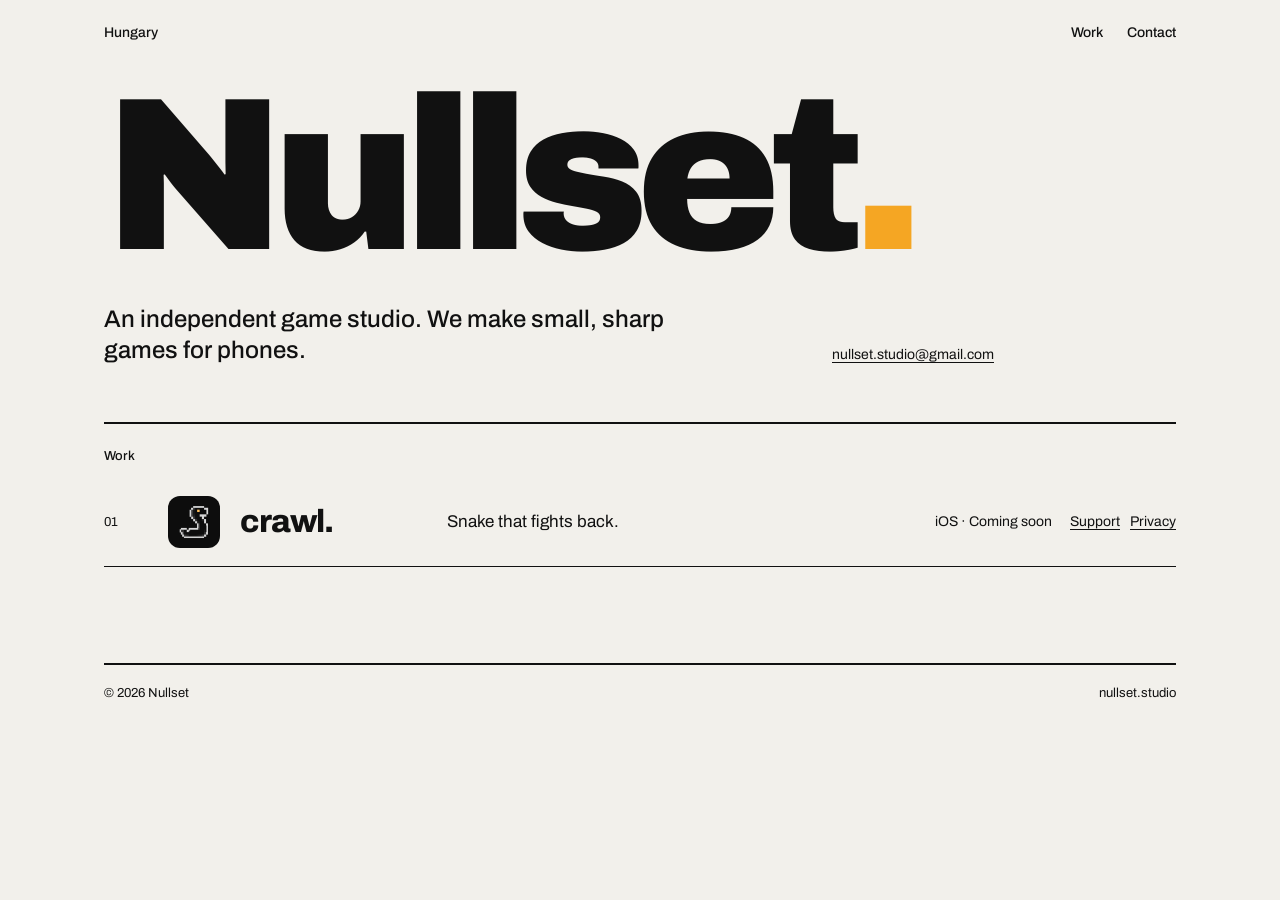
==== commit 37118ac2: "Redesign site: Swiss-style studio landing, shared stylesheet, restyled support and privacy Co-Author" ====
--- a/index.html
+++ b/index.html
@@ -2,45 +2,46 @@
 <html lang="en">
 <head>
 <meta charset="utf-8">
-<meta name="viewport" content="width=device-width, initial-scale=1">
+<meta name="viewport" content="width=device-width, initial-scale=1, viewport-fit=cover">
 <title>Nullset</title>
-<meta name="description" content="Nullset makes small, sharp games. Home of crawl., the snake game that fights back.">
-<style>
-  :root { --bg: #0D0D0D; --surface: #161616; --line: #2A2A2A; --ink: #F5F5F5; --muted: #A0A0A0; --amber: #F5A623; color-scheme: dark; }
-  * { box-sizing: border-box; }
-  body { margin: 0; min-height: 100vh; background: var(--bg); color: var(--ink); font-family: -apple-system, BlinkMacSystemFont, "Helvetica Neue", Helvetica, Arial, sans-serif; line-height: 1.55; padding: 0 max(16px, env(safe-area-inset-left)) 48px max(16px, env(safe-area-inset-right)); }
-  main { max-width: 680px; margin: 0 auto; padding-top: 72px; display: flex; flex-direction: column; gap: 28px; }
-  .brand { color: var(--amber); font-size: 13px; letter-spacing: .18em; text-transform: uppercase; }
-  h1 { font-size: 40px; margin: 6px 0 0; font-weight: 600; letter-spacing: -.01em; }
-  .lead { color: var(--muted); margin: 0; font-size: 17px; }
-  .game { background: var(--surface); border: 1px solid var(--line); border-radius: 14px; padding: 20px; display: flex; flex-direction: column; gap: 10px; }
-  .game h2 { margin: 0; font-size: 24px; font-weight: 600; }
-  .game p { margin: 0; color: #DADADA; }
-  .soon { display: inline-block; font-size: 12px; letter-spacing: .08em; text-transform: uppercase; color: var(--bg); background: var(--amber); border-radius: 6px; padding: 3px 8px; align-self: flex-start; }
-  .links { display: flex; gap: 18px; flex-wrap: wrap; font-size: 15px; }
-  a { color: var(--amber); }
-  footer { color: var(--muted); font-size: 13px; }
-</style>
+<meta name="description" content="Nullset is an independent game studio from Hungary. We make small, sharp games for phones.">
+<meta name="theme-color" content="#F2F0EB">
+<meta property="og:title" content="Nullset">
+<meta property="og:description" content="An independent game studio. Small, sharp games for phones.">
+<link rel="icon" href="/favicon.svg" type="image/svg+xml">
+<link rel="preconnect" href="https://fonts.googleapis.com">
+<link rel="preconnect" href="https://fonts.gstatic.com" crossorigin>
+<link href="https://fonts.googleapis.com/css2?family=Archivo:wght@400;500;800;900&display=swap" rel="stylesheet">
+<link rel="stylesheet" href="/style.css">
 </head>
 <body>
-<main>
-  <header>
-    <div class="brand">Nullset</div>
-    <h1>Small, sharp games.</h1>
+<div class="wrap">
+  <header class="top">
+    <span>Hungary</span>
+    <nav><a href="#work">Work</a><a href="mailto:nullset.studio@gmail.com">Contact</a></nav>
   </header>
-  <p class="lead">Nullset is an independent studio from Hungary.</p>
 
-  <section class="game">
-    <span class="soon">Coming soon to the App Store</span>
-    <h2>crawl.</h2>
-    <p>Snake that fights back. Eat, grow and survive while walls, fire, smoke, a rival snake and your own trail turn the board against you. Chain combos, keep a daily streak, and unlock 50+ skins and arenas.</p>
-    <div class="links">
-      <a href="/support/">Support</a>
-      <a href="/privacy/">Privacy policy</a>
-    </div>
+  <h1 class="wordmark">Nullset<span class="dot">.</span></h1>
+
+  <section class="intro">
+    <p>An independent game studio. We make small, sharp games for phones.</p>
+    <div class="side"><a href="mailto:nullset.studio@gmail.com">nullset.studio@gmail.com</a></div>
   </section>
 
-  <footer>Contact: <a href="mailto:nullset.studio@gmail.com">nullset.studio@gmail.com</a> · © 2026 Nullset</footer>
-</main>
+  <main id="work">
+    <p class="label">Work</p>
+    <table class="work">
+      <tr>
+        <td class="n">01</td>
+        <td class="icon"><img src="/img/crawl-icon.png" alt="crawl. app icon" width="52" height="52"></td>
+        <td class="name">crawl.</td>
+        <td class="desc">Snake that fights back.</td>
+        <td class="r"><span>iOS · Coming soon</span><a href="/support/">Support</a><a href="/privacy/">Privacy</a></td>
+      </tr>
+    </table>
+  </main>
+
+  <footer class="foot"><span>© 2026 Nullset</span><span>nullset.studio</span></footer>
+</div>
 </body>
 </html>
--- a/style.css
+++ b/style.css
@@ -0,0 +1,87 @@
+:root {
+  --paper: #F2F0EB;
+  --ink: #111111;
+  --muted: #5E5B55;
+  --rule: #111111;
+  --hair: #CFCBC2;
+  --amber: #F5A623;
+  color-scheme: light;
+}
+* { box-sizing: border-box; }
+html, body { margin: 0; }
+body {
+  background: var(--paper);
+  color: var(--ink);
+  font-family: Archivo, "Helvetica Neue", Helvetica, Arial, sans-serif;
+  font-size: 17px;
+  line-height: 1.55;
+  -webkit-font-smoothing: antialiased;
+}
+img { display: block; }
+a { color: var(--ink); text-underline-offset: 3px; text-decoration-thickness: 1px; }
+a:hover { text-decoration-thickness: 2px; }
+.wrap { max-width: 1120px; margin: 0 auto; padding: 0 max(24px, env(safe-area-inset-left)) 0 max(24px, env(safe-area-inset-right)); }
+
+/* top bar */
+.top { display: flex; justify-content: space-between; align-items: baseline; padding: 22px 0; font-size: 14px; font-weight: 500; }
+.top nav { display: flex; gap: 24px; }
+.top a { text-decoration: none; }
+.top a:hover { text-decoration: underline; }
+.mark { font-weight: 900; letter-spacing: -.04em; font-size: 18px; text-decoration: none; }
+.mark i, .dot { font-style: normal; color: var(--amber); }
+
+/* landing */
+.wordmark { margin: 24px 0 0; font-weight: 900; font-size: clamp(72px, 17vw, 236px); line-height: .8; letter-spacing: -.06em; }
+.intro { display: grid; grid-template-columns: repeat(12, 1fr); gap: 20px; padding: 40px 0 56px; border-bottom: 2px solid var(--rule); }
+.intro p { margin: 0; font-size: clamp(20px, 2.2vw, 24px); line-height: 1.3; font-weight: 500; grid-column: 1 / 8; }
+.intro .side { grid-column: 9 / 13; align-self: end; font-size: 14px; }
+.label { font-size: 13px; font-weight: 500; margin: 22px 0 0; }
+.work { width: 100%; border-collapse: collapse; margin: 12px 0 96px; }
+.work td { padding: 18px 0; border-bottom: 1px solid var(--rule); vertical-align: middle; }
+.work .n { width: 64px; font-size: 13px; }
+.work .icon { width: 72px; }
+.work .icon img { width: 52px; height: 52px; border-radius: 12px; }
+.work .name { font-weight: 800; font-size: clamp(24px, 3vw, 32px); letter-spacing: -.03em; white-space: nowrap; padding-right: 24px; }
+.work .desc { font-size: 17px; }
+.work .r { text-align: right; font-size: 14px; white-space: nowrap; }
+.work .r span { margin-right: 18px; }
+.work .r a + a { margin-left: 10px; }
+
+/* inner pages */
+.page-head { padding: 40px 0 36px; border-bottom: 2px solid var(--rule); }
+.page-head .kicker { font-size: 13px; font-weight: 500; margin: 0 0 14px; }
+.page-head h1 { margin: 0; font-weight: 900; font-size: clamp(44px, 8vw, 96px); line-height: .9; letter-spacing: -.05em; }
+.page-head .meta { margin: 18px 0 0; color: var(--muted); font-size: 14px; }
+.doc { max-width: 720px; padding: 8px 0 72px; }
+.doc h2 { font-size: 22px; font-weight: 800; letter-spacing: -.02em; margin: 44px 0 10px; padding-top: 14px; border-top: 1px solid var(--rule); }
+.doc h3 { font-size: 17px; font-weight: 800; margin: 24px 0 6px; }
+.doc p, .doc li { margin: 0 0 12px; }
+.doc ul { padding-left: 20px; margin: 0 0 12px; }
+.doc .lede { font-size: 20px; line-height: 1.4; font-weight: 500; margin: 36px 0 0; }
+.doc .note { color: var(--muted); font-size: 15px; }
+.doc table { width: 100%; border-collapse: collapse; font-size: 15px; margin: 8px 0 12px; }
+.doc th, .doc td { text-align: left; padding: 10px 14px 10px 0; border-bottom: 1px solid var(--hair); vertical-align: top; }
+.doc th { font-size: 13px; font-weight: 500; border-bottom: 1px solid var(--rule); }
+.tablewrap { overflow-x: auto; }
+.email { display: inline-block; font-weight: 800; font-size: clamp(20px, 3vw, 28px); letter-spacing: -.02em; word-break: break-all; }
+details { border-bottom: 1px solid var(--hair); padding: 14px 0; }
+details:first-of-type { border-top: 1px solid var(--rule); }
+summary { cursor: pointer; font-weight: 500; list-style: none; display: flex; justify-content: space-between; gap: 16px; }
+summary::-webkit-details-marker { display: none; }
+summary::after { content: "+"; font-weight: 500; }
+details[open] summary::after { content: "–"; }
+details p { margin: 10px 0 2px; color: var(--muted); }
+
+footer.foot { display: flex; justify-content: space-between; gap: 16px; flex-wrap: wrap; padding: 18px 0 max(26px, env(safe-area-inset-bottom)); border-top: 2px solid var(--rule); font-size: 13px; }
+
+@media (max-width: 760px) {
+  .intro { display: block; }
+  .intro .side { margin-top: 18px; }
+  .top nav { gap: 16px; }
+  .work, .work tbody, .work tr { display: block; }
+  .work tr { display: grid; grid-template-columns: 52px 1fr; gap: 4px 16px; padding: 18px 0; border-bottom: 1px solid var(--rule); }
+  .work td { display: block; padding: 0; border: 0; }
+  .work .n { display: none; }
+  .work .icon { grid-row: 1 / 4; width: auto; }
+  .work .r { text-align: left; }
+}
